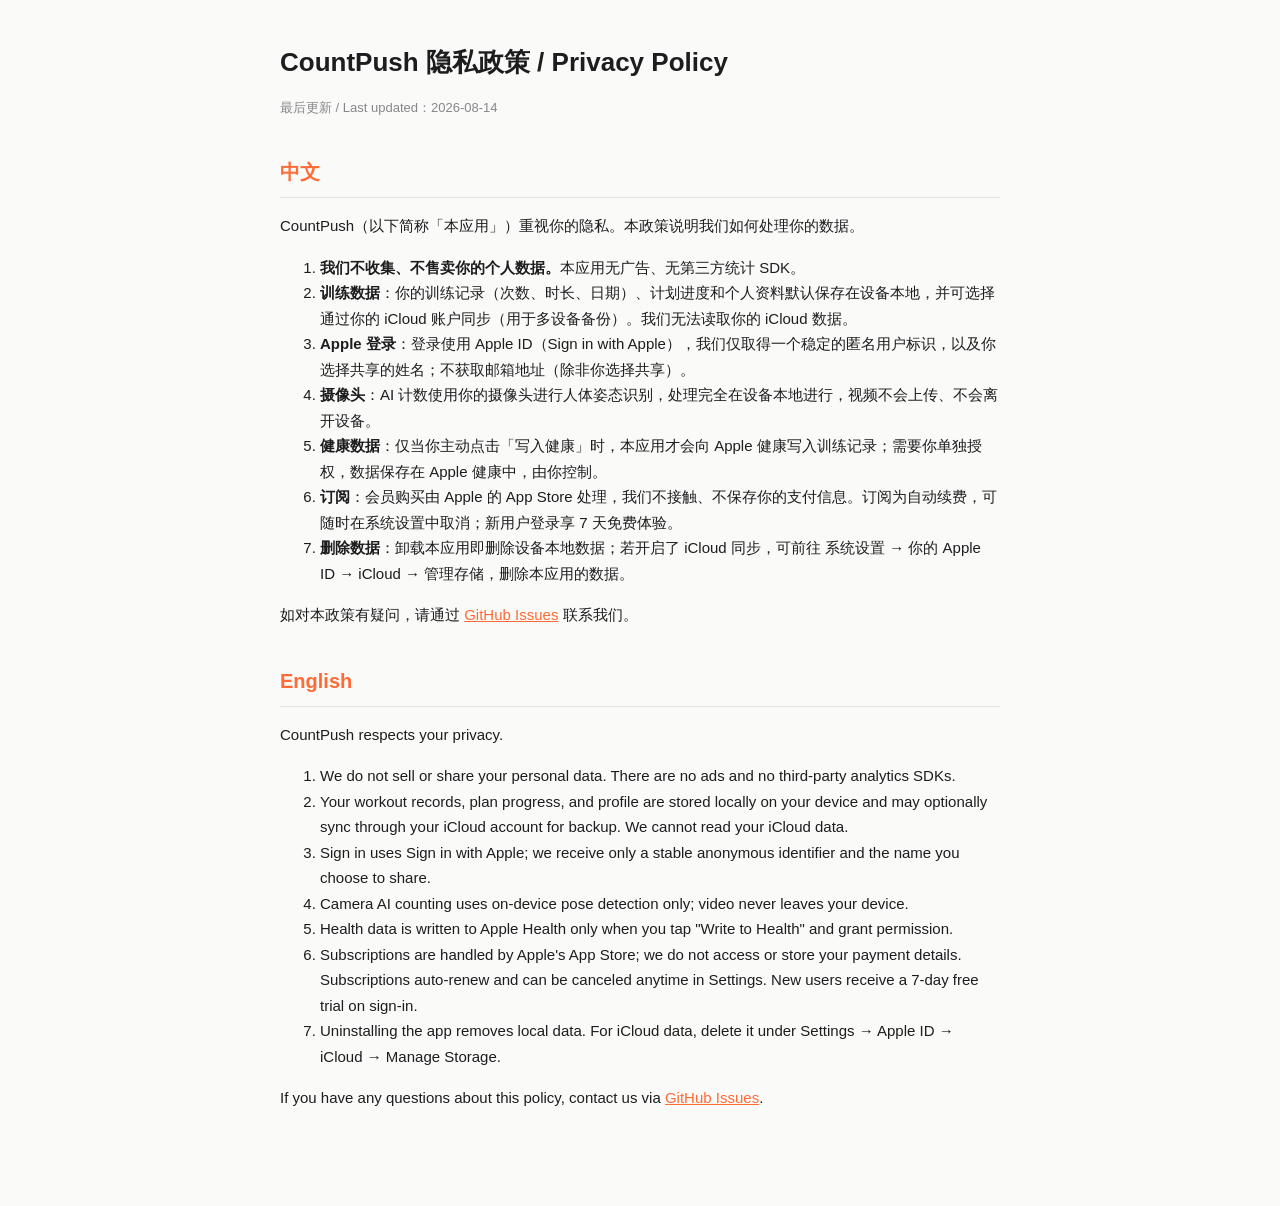
==== privacy.html @ 266417f5 "Add CountPush privacy and support pages" ====
<!DOCTYPE html>
<html lang="zh-Hans">
<head>
  <meta charset="UTF-8">
  <meta name="viewport" content="width=device-width, initial-scale=1.0">
  <title>CountPush 隐私政策 / Privacy Policy</title>
  <style>
    body { font-family: -apple-system, "PingFang SC", "Helvetica Neue", Arial, sans-serif; color: #1d1d1f; background: #fafaf8; margin: 0; line-height: 1.7; }
    main { max-width: 720px; margin: 0 auto; padding: 40px 24px 80px; }
    h1 { font-size: 26px; margin: 0 0 4px; }
    h2 { font-size: 20px; margin: 36px 0 10px; border-bottom: 1px solid #e5e5e0; padding-bottom: 8px; }
    p, li { font-size: 15px; }
    .muted { color: #86868b; font-size: 13px; }
    a { color: #ff6b35; }
    ul { padding-left: 22px; }
    .lang { display: inline-block; margin-right: 12px; color: #ff6b35; font-weight: 600; }
  </style>
</head>
<body>
<main>
  <h1>CountPush 隐私政策 / Privacy Policy</h1>
  <p class="muted">最后更新 / Last updated：2026-08-14</p>

  <h2><span class="lang">中文</span></h2>
  <p>CountPush（以下简称「本应用」）重视你的隐私。本政策说明我们如何处理你的数据。</p>
  <ol>
    <li><strong>我们不收集、不售卖你的个人数据。</strong>本应用无广告、无第三方统计 SDK。</li>
    <li><strong>训练数据</strong>：你的训练记录（次数、时长、日期）、计划进度和个人资料默认保存在设备本地，并可选择通过你的 iCloud 账户同步（用于多设备备份）。我们无法读取你的 iCloud 数据。</li>
    <li><strong>Apple 登录</strong>：登录使用 Apple ID（Sign in with Apple），我们仅取得一个稳定的匿名用户标识，以及你选择共享的姓名；不获取邮箱地址（除非你选择共享）。</li>
    <li><strong>摄像头</strong>：AI 计数使用你的摄像头进行人体姿态识别，处理完全在设备本地进行，视频不会上传、不会离开设备。</li>
    <li><strong>健康数据</strong>：仅当你主动点击「写入健康」时，本应用才会向 Apple 健康写入训练记录；需要你单独授权，数据保存在 Apple 健康中，由你控制。</li>
    <li><strong>订阅</strong>：会员购买由 Apple 的 App Store 处理，我们不接触、不保存你的支付信息。订阅为自动续费，可随时在系统设置中取消；新用户登录享 7 天免费体验。</li>
    <li><strong>删除数据</strong>：卸载本应用即删除设备本地数据；若开启了 iCloud 同步，可前往 系统设置 → 你的 Apple ID → iCloud → 管理存储，删除本应用的数据。</li>
  </ol>
  <p>如对本政策有疑问，请通过 <a href="https://github.com/XIAN-888/pushup-counter/issues">GitHub Issues</a> 联系我们。</p>

  <h2><span class="lang">English</span></h2>
  <p>CountPush respects your privacy.</p>
  <ol>
    <li>We do not sell or share your personal data. There are no ads and no third-party analytics SDKs.</li>
    <li>Your workout records, plan progress, and profile are stored locally on your device and may optionally sync through your iCloud account for backup. We cannot read your iCloud data.</li>
    <li>Sign in uses Sign in with Apple; we receive only a stable anonymous identifier and the name you choose to share.</li>
    <li>Camera AI counting uses on-device pose detection only; video never leaves your device.</li>
    <li>Health data is written to Apple Health only when you tap "Write to Health" and grant permission.</li>
    <li>Subscriptions are handled by Apple's App Store; we do not access or store your payment details. Subscriptions auto-renew and can be canceled anytime in Settings. New users receive a 7-day free trial on sign-in.</li>
    <li>Uninstalling the app removes local data. For iCloud data, delete it under Settings → Apple ID → iCloud → Manage Storage.</li>
  </ol>
  <p>If you have any questions about this policy, contact us via <a href="https://github.com/XIAN-888/pushup-counter/issues">GitHub Issues</a>.</p>
</main>
</body>
</html>
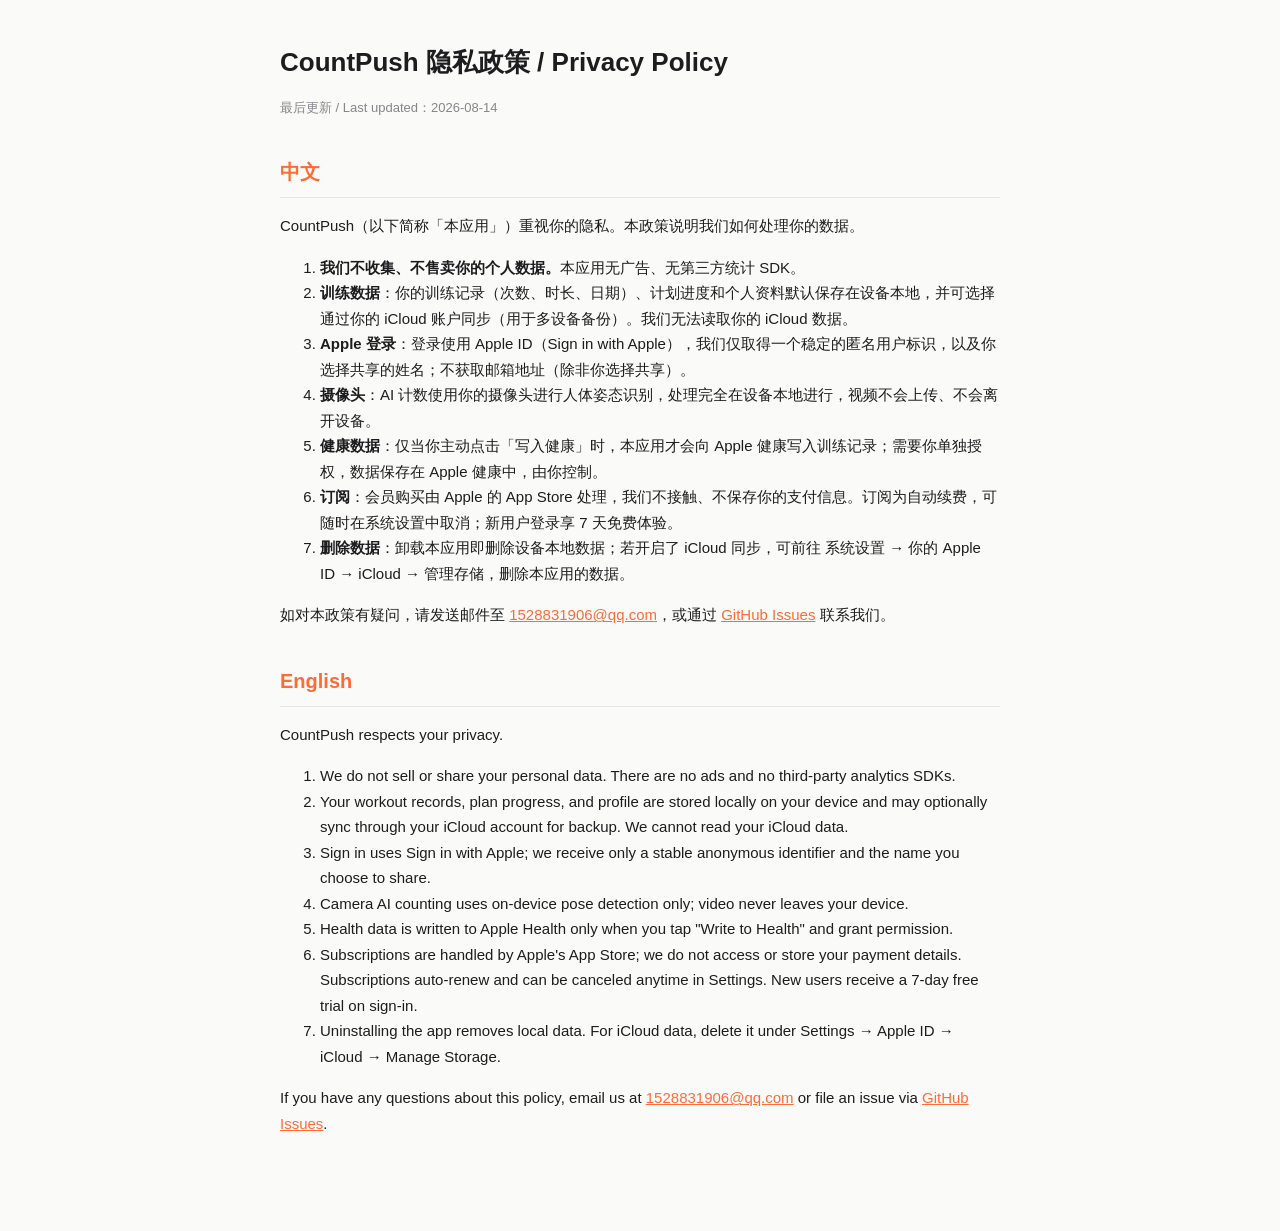
==== commit 4a14ae7c: "Add support email to privacy and support pages" ====
--- a/privacy.html
+++ b/privacy.html
@@ -32,7 +32,7 @@
     <li><strong>订阅</strong>：会员购买由 Apple 的 App Store 处理，我们不接触、不保存你的支付信息。订阅为自动续费，可随时在系统设置中取消；新用户登录享 7 天免费体验。</li>
     <li><strong>删除数据</strong>：卸载本应用即删除设备本地数据；若开启了 iCloud 同步，可前往 系统设置 → 你的 Apple ID → iCloud → 管理存储，删除本应用的数据。</li>
   </ol>
-  <p>如对本政策有疑问，请通过 <a href="https://github.com/XIAN-888/pushup-counter/issues">GitHub Issues</a> 联系我们。</p>
+  <p>如对本政策有疑问，请发送邮件至 <a href="mailto:1528831906@qq.com">1528831906@qq.com</a>，或通过 <a href="https://github.com/XIAN-888/pushup-counter/issues">GitHub Issues</a> 联系我们。</p>
 
   <h2><span class="lang">English</span></h2>
   <p>CountPush respects your privacy.</p>
@@ -45,7 +45,7 @@
     <li>Subscriptions are handled by Apple's App Store; we do not access or store your payment details. Subscriptions auto-renew and can be canceled anytime in Settings. New users receive a 7-day free trial on sign-in.</li>
     <li>Uninstalling the app removes local data. For iCloud data, delete it under Settings → Apple ID → iCloud → Manage Storage.</li>
   </ol>
-  <p>If you have any questions about this policy, contact us via <a href="https://github.com/XIAN-888/pushup-counter/issues">GitHub Issues</a>.</p>
+  <p>If you have any questions about this policy, email us at <a href="mailto:1528831906@qq.com">1528831906@qq.com</a> or file an issue via <a href="https://github.com/XIAN-888/pushup-counter/issues">GitHub Issues</a>.</p>
 </main>
 </body>
 </html>
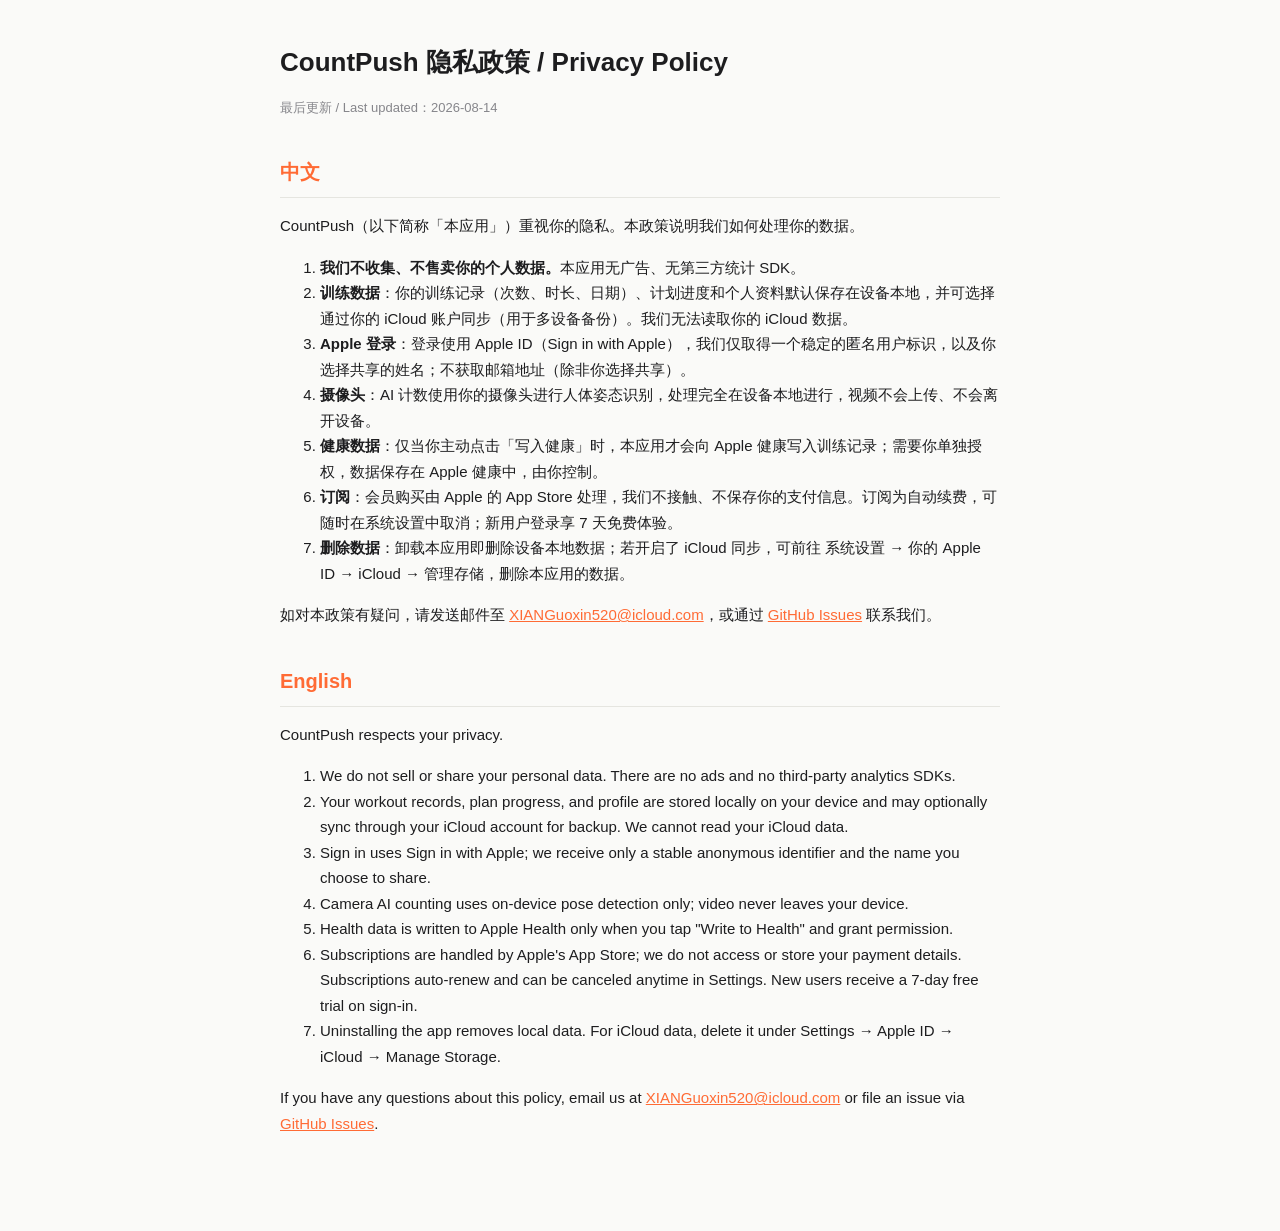
==== commit d409d6fa: "Update support email to XIANGuoxin520@icloud.com" ====
--- a/privacy.html
+++ b/privacy.html
@@ -32,7 +32,7 @@
     <li><strong>订阅</strong>：会员购买由 Apple 的 App Store 处理，我们不接触、不保存你的支付信息。订阅为自动续费，可随时在系统设置中取消；新用户登录享 7 天免费体验。</li>
     <li><strong>删除数据</strong>：卸载本应用即删除设备本地数据；若开启了 iCloud 同步，可前往 系统设置 → 你的 Apple ID → iCloud → 管理存储，删除本应用的数据。</li>
   </ol>
-  <p>如对本政策有疑问，请发送邮件至 <a href="mailto:1528831906@qq.com">1528831906@qq.com</a>，或通过 <a href="https://github.com/XIAN-888/pushup-counter/issues">GitHub Issues</a> 联系我们。</p>
+  <p>如对本政策有疑问，请发送邮件至 <a href="mailto:XIANGuoxin520@icloud.com">XIANGuoxin520@icloud.com</a>，或通过 <a href="https://github.com/XIAN-888/pushup-counter/issues">GitHub Issues</a> 联系我们。</p>
 
   <h2><span class="lang">English</span></h2>
   <p>CountPush respects your privacy.</p>
@@ -45,7 +45,7 @@
     <li>Subscriptions are handled by Apple's App Store; we do not access or store your payment details. Subscriptions auto-renew and can be canceled anytime in Settings. New users receive a 7-day free trial on sign-in.</li>
     <li>Uninstalling the app removes local data. For iCloud data, delete it under Settings → Apple ID → iCloud → Manage Storage.</li>
   </ol>
-  <p>If you have any questions about this policy, email us at <a href="mailto:1528831906@qq.com">1528831906@qq.com</a> or file an issue via <a href="https://github.com/XIAN-888/pushup-counter/issues">GitHub Issues</a>.</p>
+  <p>If you have any questions about this policy, email us at <a href="mailto:XIANGuoxin520@icloud.com">XIANGuoxin520@icloud.com</a> or file an issue via <a href="https://github.com/XIAN-888/pushup-counter/issues">GitHub Issues</a>.</p>
 </main>
 </body>
 </html>
